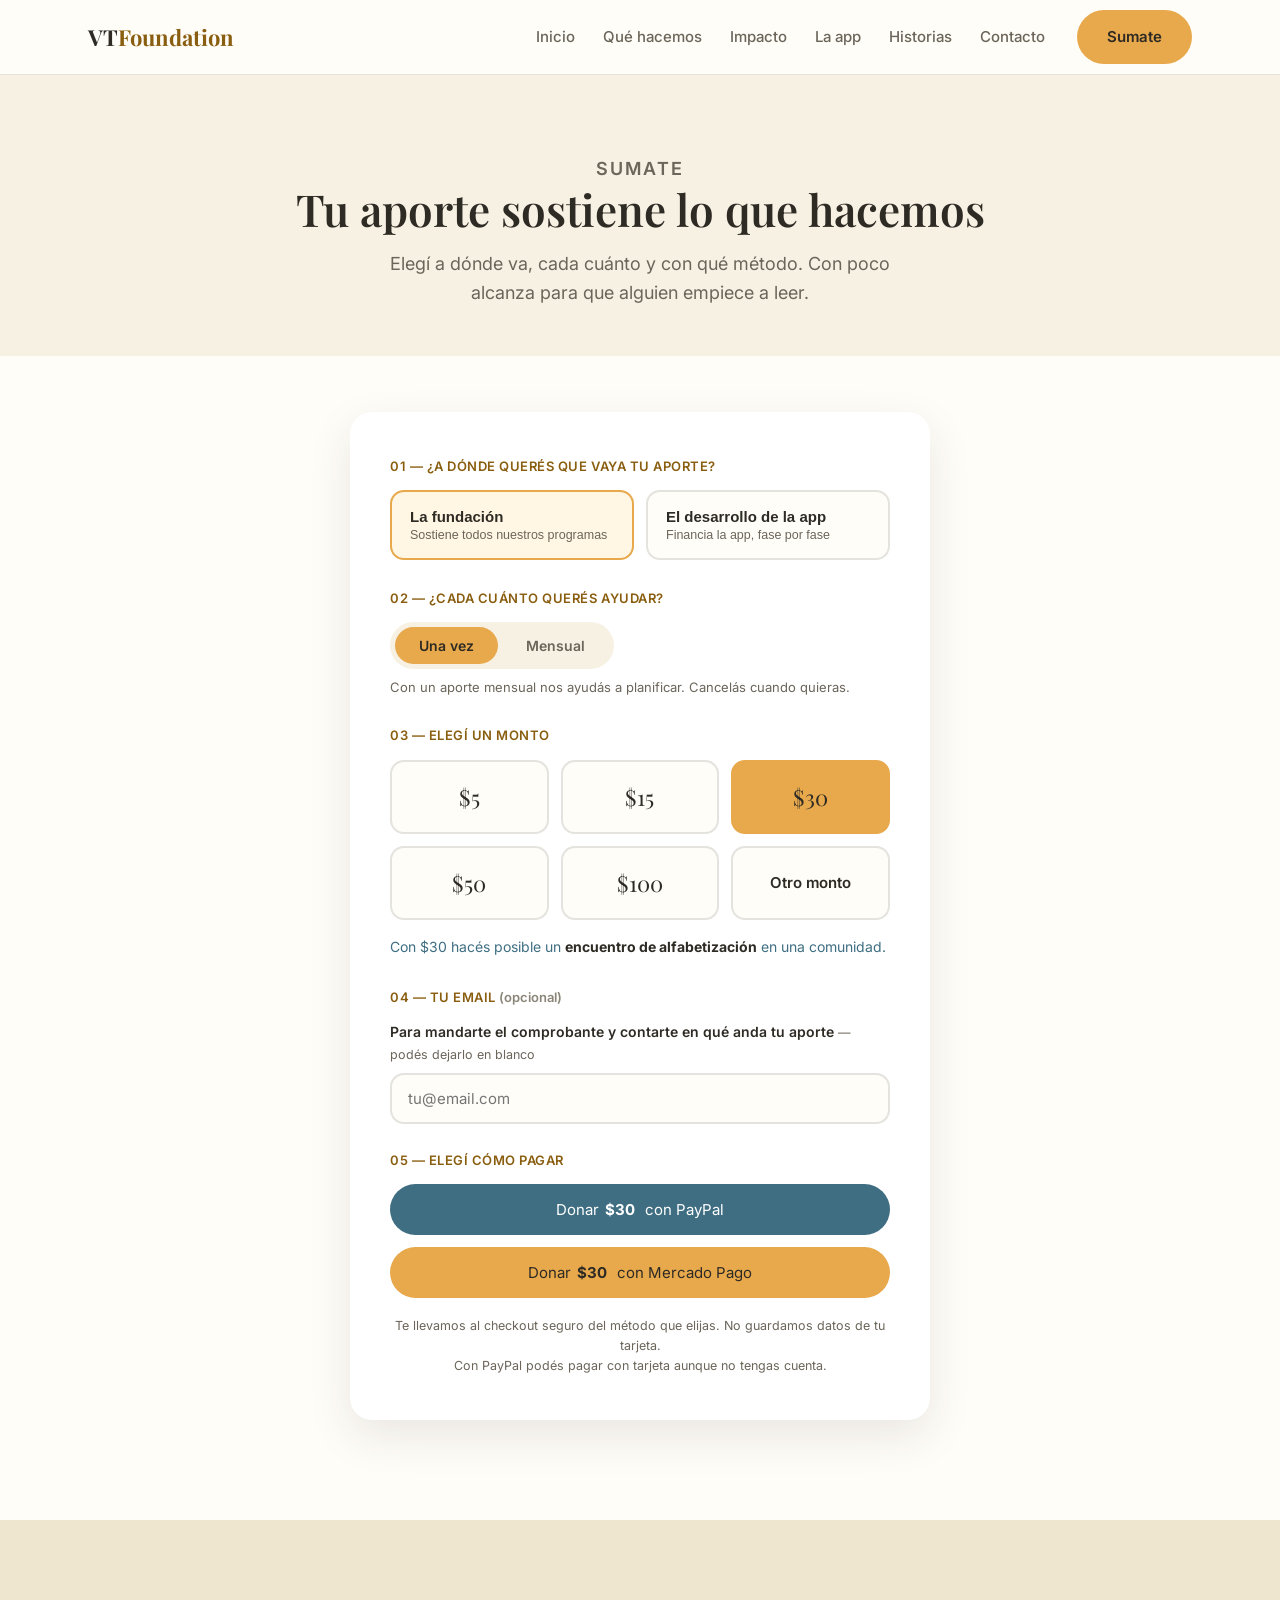
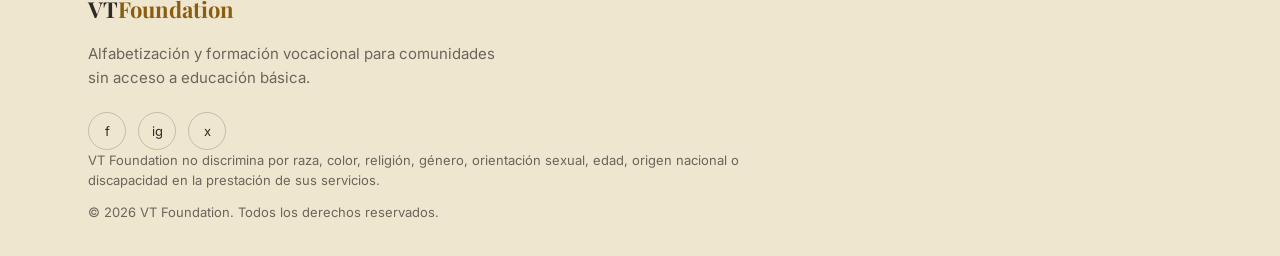
==== donar.html @ 9e208f66 "commito disenio" ====
<!DOCTYPE html>
<html lang="es">
<head>
<meta charset="UTF-8">
<meta name="viewport" content="width=device-width, initial-scale=1.0">
<title>Donar — VT Foundation</title>
<link rel="preconnect" href="https://fonts.googleapis.com">
<link rel="preconnect" href="https://fonts.gstatic.com" crossorigin>
<link href="https://fonts.googleapis.com/css2?family=Playfair+Display:ital,wght@0,500;0,600;0,700;1,500;1,600&family=Inter:wght@400;500;600;700&display=swap" rel="stylesheet">
<link rel="stylesheet" href="style.css">
</head>
<body>

<header class="site-header">
  <div class="wrap header-inner">
    <a href="index.html" class="logo">VT<span>Foundation</span></a>
    <nav class="main-nav">
      <a href="index.html#inicio">Inicio</a>
      <a href="index.html#que-hacemos">Qué hacemos</a>
      <a href="index.html#impacto">Impacto</a>
      <a href="index.html#app">La app</a>
      <a href="index.html#historias">Historias</a>
      <a href="index.html#contacto">Contacto</a>
    </nav>
    <a href="donar.html" class="btn btn-donate">Sumate</a>
    <button class="nav-toggle" aria-label="Abrir menú">☰</button>
  </div>
</header>

<main>

  <section class="donate-hero">
    <div class="wrap">
      <p class="eyebrow">sumate</p>
      <h1>Tu aporte sostiene lo que hacemos</h1>
      <p>Elegí a dónde va, cada cuánto y con qué método. Con poco alcanza para que alguien empiece a leer.</p>
    </div>
  </section>

  <section class="donate-section">
    <div class="wrap">
      <form class="donate-card" id="donate-form" data-reveal novalidate>

        <span class="donate-step">01 — ¿a dónde querés que vaya tu aporte?</span>
        <div class="dest-toggle" role="group" aria-label="Destino de la donación">
          <button type="button" class="dest-btn" data-dest="general" aria-pressed="true">
            <span class="dest-title">La fundación</span>
            <span class="dest-desc">Sostiene todos nuestros programas</span>
          </button>
          <button type="button" class="dest-btn" data-dest="app" aria-pressed="false">
            <span class="dest-title">El desarrollo de la app</span>
            <span class="dest-desc">Financia la app, fase por fase</span>
          </button>
        </div>

        <span class="donate-step">02 — ¿cada cuánto querés ayudar?</span>
        <div class="freq-toggle" role="group" aria-label="Frecuencia de la donación">
          <button type="button" class="freq-btn" data-freq="once" aria-pressed="true">Una vez</button>
          <button type="button" class="freq-btn" data-freq="monthly" aria-pressed="false">Mensual</button>
        </div>
        <p class="freq-hint">Con un aporte mensual nos ayudás a planificar. Cancelás cuando quieras.</p>

        <span class="donate-step">03 — elegí un monto</span>
        <div class="amount-grid" id="amount-grid">
          <button type="button" class="amount-btn" data-amount="5">$5</button>
          <button type="button" class="amount-btn" data-amount="15">$15</button>
          <button type="button" class="amount-btn selected" data-amount="30">$30</button>
          <button type="button" class="amount-btn" data-amount="50">$50</button>
          <button type="button" class="amount-btn" data-amount="100">$100</button>
          <button type="button" class="amount-btn other" data-amount="other">Otro monto</button>
        </div>

        <div id="custom-amount-wrap">
          <input type="number" id="custom-amount" min="1" step="1" inputmode="decimal" placeholder="Escribí el monto" aria-label="Otro monto en dólares">
        </div>

        <p class="impact-line" id="impact-line"></p>

        <span class="donate-step">04 — tu email <span style="text-transform:none;letter-spacing:0;color:#8a8578;">(opcional)</span></span>
        <div class="field">
          <label for="donor-email">Para mandarte el comprobante y contarte en qué anda tu aporte <span class="optional">— podés dejarlo en blanco</span></label>
          <input type="email" id="donor-email" name="email" placeholder="tu@email.com" autocomplete="email">
        </div>

        <span class="donate-step">05 — elegí cómo pagar</span>
        <div class="pay-methods">
          <button type="button" class="pay-btn pay-paypal" data-method="paypal">
            Donar <span class="pay-amt">$30</span>&nbsp;con PayPal
          </button>
          <button type="button" class="pay-btn pay-mp" data-method="mercadopago">
            Donar <span class="pay-amt">$30</span>&nbsp;con Mercado Pago
          </button>
        </div>

        <p class="donate-note">
          Te llevamos al checkout seguro del método que elijas. No guardamos datos de tu tarjeta.<br>
          Con PayPal podés pagar con tarjeta aunque no tengas cuenta.
        </p>

      </form>
    </div>
  </section>

</main>

<footer class="site-footer">
  <div class="wrap footer-inner">
    <div class="footer-brand">
      <span class="logo">VT<span>Foundation</span></span>
      <p>Alfabetización y formación vocacional para comunidades sin acceso a educación básica.</p>
      <div class="social-row">
        <a href="#" aria-label="Facebook">f</a>
        <a href="#" aria-label="Instagram">ig</a>
        <a href="#" aria-label="X">x</a>
      </div>
    </div>
    <p class="legal">VT Foundation no discrimina por raza, color, religión, género, orientación sexual, edad, origen nacional o discapacidad en la prestación de sus servicios.</p>
    <p class="copyright">© 2026 VT Foundation. Todos los derechos reservados.</p>
  </div>
</footer>

<script src="script.js"></script>
<script src="reveal.js"></script>
<script src="impact.js"></script>
<script src="donate.js"></script>
</body>
</html>
---- style.css ----
:root{
  /* Paleta "Amanecer" */
  --bg:#FFFDF8;          /* blanco cálido / marfil */
  --bg-2:#F7F1E3;        /* beige suave */
  --footer:#EFE6D0;      /* beige un poco más profundo (sigue siendo claro) */
  --gold:#E8A94C;        /* acento principal */
  --gold-deep:#8A5E10;   /* dorado oscurecido, AA para texto pequeño sobre claro */
  --blue:#5B8FA3;        /* acento secundario */
  --blue-deep:#3F6E82;   /* celeste oscurecido, AA para texto/botones */
  --text:#2E2A24;        /* marrón oscuro cálido */
  --text-2:#6B655A;      /* texto secundario */
  --line:rgba(46,42,36,0.12);
  --shadow-sm:0 10px 30px rgba(46,42,36,0.06);
  --shadow-md:0 16px 44px rgba(46,42,36,0.10);
  --shadow-lg:0 24px 60px rgba(46,42,36,0.15);

  --serif:"Playfair Display", Georgia, serif;
  --sans:"Inter", system-ui, sans-serif;
}

*{box-sizing:border-box; margin:0; padding:0;}

html{scroll-behavior:smooth;}

body{
  background:var(--bg);
  color:var(--text);
  font-family:var(--sans);
  font-size:16px;
  line-height:1.55;
  -webkit-font-smoothing:antialiased;
}

.wrap{
  max-width:1160px;
  margin:0 auto;
  padding:0 28px;
}

a{color:inherit; text-decoration:none;}

h1,h2,h3,h4{
  font-family:var(--serif);
  color:var(--text);
  line-height:1.15;
  font-weight:600;
}

img{max-width:100%;}

.eyebrow{
  font-family:var(--sans);
  font-size:13px;
  font-weight:600;
  letter-spacing:0.12em;
  text-transform:uppercase;
  color:var(--gold-deep);
  margin-bottom:16px;
}

/* -------- BOTONES -------- */
.btn{
  display:inline-block;
  font-family:var(--sans);
  font-weight:600;
  font-size:15px;
  padding:13px 28px;
  border-radius:999px;
  border:2px solid transparent;
  cursor:pointer;
  transition:transform .2s ease, background .2s ease, color .2s ease, box-shadow .2s ease;
}
.btn-primary{
  background:var(--gold);
  color:var(--text);
  box-shadow:0 8px 22px rgba(232,169,76,0.35);
}
.btn-primary:hover{background:#dc9a3a; transform:translateY(-2px);}
.btn-ghost{
  background:transparent;
  border-color:var(--blue);
  color:var(--blue-deep);
}
.btn-ghost:hover{background:var(--blue); color:#fff; border-color:var(--blue);}
.btn-donate{background:var(--gold); color:var(--text);}
.btn-donate:hover{background:#dc9a3a;}
.btn-lg{font-size:16px; padding:16px 36px;}

/* -------- HEADER -------- */
.site-header{
  position:sticky; top:0; z-index:50;
  background:rgba(255,253,248,0.88);
  backdrop-filter:blur(10px);
  border-bottom:1px solid var(--line);
}
.header-inner{
  display:flex; align-items:center; gap:32px;
  height:74px;
}
.logo{
  font-family:var(--serif);
  font-weight:700;
  font-size:22px;
  color:var(--text);
  white-space:nowrap;
}
.logo span{color:var(--gold-deep);}
.main-nav{
  display:flex; gap:28px;
  margin-left:auto;
  font-size:15px;
  font-weight:500;
}
.main-nav a{color:var(--text-2); padding:4px 0;}
.main-nav a:hover{color:var(--gold-deep);}
.nav-toggle{
  display:none;
  background:none; border:none;
  font-size:22px; color:var(--text);
  cursor:pointer;
}

/* -------- SECCIONES -------- */
.section{padding:110px 0;}
.section.alt{background:var(--bg-2);}
.section h2{
  font-size:38px;
  margin-bottom:14px;
}
.section-head{max-width:700px; margin-bottom:56px;}
.section-head.center{margin-left:auto; margin-right:auto; text-align:center;}
.section-affirm{
  font-family:var(--serif);
  font-style:italic;
  font-size:22px;
  line-height:1.4;
  color:var(--gold-deep);
}
.section-lead{
  font-size:17px;
  color:var(--text-2);
  line-height:1.65;
  margin-top:16px;
}

/* -------- HERO -------- */
.hero{background:var(--bg);}
.hero-inner{
  display:grid;
  grid-template-columns:1.05fr 0.95fr;
  gap:64px;
  align-items:center;
  padding:88px 0 96px;
}
.hero h1{
  font-size:54px;
  line-height:1.08;
  margin-bottom:24px;
}
.hero h1 .accent{color:var(--gold-deep);}
.hero-sub{
  font-size:18px;
  color:var(--text-2);
  line-height:1.65;
  max-width:520px;
  margin-bottom:34px;
}
.hero-actions{display:flex; gap:16px; flex-wrap:wrap;}
.hero-media img{
  width:100%;
  border-radius:28px;
  box-shadow:var(--shadow-lg);
  aspect-ratio:4/5;
  object-fit:cover;
  display:block;
}

/* -------- 4 PILARES -------- */
.card-grid{
  display:grid;
  grid-template-columns:repeat(4,1fr);
  gap:26px;
}
.card{
  background:#fff;
  border:1px solid rgba(46,42,36,0.05);
  border-radius:20px;
  padding:34px 28px;
  box-shadow:var(--shadow-sm);
  display:flex;
  flex-direction:column;
  transition:transform .2s ease, box-shadow .2s ease;
}
.card:hover{transform:translateY(-4px); box-shadow:var(--shadow-md);}
.card-icon{color:var(--blue); margin-bottom:22px; line-height:0;}
.card-icon svg{
  width:38px; height:38px;
  fill:none;
  stroke:currentColor;
  stroke-width:1.5;
  stroke-linecap:round;
  stroke-linejoin:round;
}
.card h3{font-size:21px; margin-bottom:10px;}
.card p{
  font-size:15px;
  color:var(--text-2);
  line-height:1.6;
  flex-grow:1;
  margin-bottom:18px;
}
.read-more{
  font-family:var(--sans);
  font-size:14px;
  font-weight:600;
  color:var(--gold-deep);
}
.read-more:hover{color:var(--text);}

/* -------- IMPACTO -------- */
.stats-grid{
  display:grid;
  grid-template-columns:repeat(4,1fr);
  gap:32px;
}
.stat{text-align:center;}
.stat-num{
  display:block;
  font-family:var(--serif);
  font-size:56px;
  font-weight:600;
  line-height:1;
  color:var(--gold-deep);
  font-variant-numeric:tabular-nums;
  margin-bottom:12px;
}
.stat-label{
  display:block;
  font-size:15px;
  color:var(--text-2);
  max-width:20ch;
  margin:0 auto;
}

/* -------- APP EN DESARROLLO -------- */
.app-panel{
  background:#fff;
  border-radius:26px;
  padding:52px 46px;
  box-shadow:var(--shadow-md);
  margin-top:8px;
}
.app-panel .roadmap{margin:8px 0 0;}
.app-panel .reach{margin-top:52px;}

/* timeline */
.roadmap{
  position:relative;
  display:grid;
  grid-template-columns:repeat(4,1fr);
  gap:22px;
}
.roadmap::before{
  content:"";
  position:absolute;
  top:24px;
  left:12.5%; right:12.5%;
  height:2px;
  background:var(--line);
  z-index:0;
}
.phase{position:relative; z-index:1; text-align:center;}
.node{
  position:relative;
  width:48px; height:48px;
  margin:0 auto 18px;
  background:#fff;      /* enmascara la línea (fondo del panel) */
  border-radius:50%;
}
.node-ring{width:48px; height:48px; transform:rotate(-90deg);}
.node-track{fill:none; stroke:var(--line); stroke-width:3;}
.node-ring-progress{
  fill:none;
  stroke:var(--blue);
  stroke-width:3;
  stroke-linecap:round;
  transition:stroke-dashoffset 1.8s ease-out;
}
.phase.active .node-ring-progress{stroke:var(--gold);}
.node-num{
  position:absolute; inset:0;
  display:flex; align-items:center; justify-content:center;
  font-family:var(--sans);
  font-weight:600;
  font-size:14px;
  color:var(--text);
}
.phase.active .node::before{
  content:"";
  position:absolute; inset:-5px;
  border-radius:50%;
  border:2px solid var(--gold);
  opacity:0;
  animation:node-pulse 2.4s ease-out infinite;
}
@keyframes node-pulse{
  0%   {transform:scale(0.9); opacity:0.55;}
  70%  {transform:scale(1.22); opacity:0;}
  100% {transform:scale(1.22); opacity:0;}
}
.phase-kicker{
  display:block;
  font-family:var(--sans);
  font-size:12px;
  font-weight:600;
  letter-spacing:0.06em;
  text-transform:uppercase;
  color:var(--gold-deep);
  margin-bottom:8px;
}
.phase h3{font-size:19px; margin-bottom:8px;}
.phase-body p{
  font-size:14px;
  color:var(--text-2);
  line-height:1.55;
  margin:0 auto;
  max-width:22ch;
}

/* gráfico de alcance */
.reach{max-width:760px; margin:0 auto;}
.reach-label{
  font-family:var(--sans);
  font-size:13px;
  font-weight:600;
  letter-spacing:0.04em;
  text-transform:uppercase;
  color:var(--gold-deep);
  margin-bottom:16px;
}
.reach-chart-wrap{overflow-x:auto;}
.reach-chart{width:100%; height:auto; display:block; min-width:420px;}
.chart-grid{stroke:var(--line); stroke-width:1;}
.chart-axis{stroke:var(--line); stroke-width:1.5;}
.chart-area{fill:var(--gold); opacity:0; transition:opacity 1.8s ease-out;}
.reach-chart.drawn .chart-area{opacity:1;}
.chart-line{
  fill:none;
  stroke:var(--gold);
  stroke-width:2.5;
  stroke-linecap:round;
  stroke-linejoin:round;
  transition:stroke-dashoffset 1.8s ease-out;
}
.chart-dot{fill:var(--gold); opacity:0; transition:opacity .7s ease-out .5s;}
.reach-chart.drawn .chart-dot{opacity:1;}
.chart-val{
  font-family:var(--sans);
  font-weight:600;
  font-size:12px;
  fill:var(--text);
  opacity:0;
  transition:opacity .7s ease-out .7s;
}
.reach-chart.drawn .chart-val{opacity:1;}
.chart-xlabel{font-family:var(--sans); font-size:12px; fill:var(--text-2);}
.reach-human{font-size:15px; color:var(--text-2); margin-top:18px; text-align:center;}

.app-urgency{
  max-width:640px;
  margin:44px auto 0;
  font-family:var(--serif);
  font-style:italic;
  font-size:22px;
  line-height:1.5;
  color:var(--text);
  text-align:center;
}
.app-cta{text-align:center; margin-top:36px;}

/* -------- HISTORIAS / TESTIMONIOS -------- */
.story-featured{
  display:grid;
  grid-template-columns:0.85fr 1.15fr;
  gap:52px;
  align-items:center;
  margin-bottom:56px;
}
.story-photo img{
  width:100%;
  border-radius:24px;
  box-shadow:var(--shadow-md);
  aspect-ratio:4/5;
  object-fit:cover;
  display:block;
}
.story-quote blockquote{
  font-family:var(--serif);
  font-style:italic;
  font-size:30px;
  line-height:1.38;
  color:var(--text);
  margin-bottom:24px;
}
.story-quote blockquote::before{content:"“";}
.story-quote blockquote::after{content:"”";}
.story-quote figcaption{display:flex; flex-direction:column; gap:3px;}
.story-name{font-weight:600; font-size:17px; color:var(--text);}
.story-place{font-size:14px; color:var(--gold-deep);}

.stories-grid{display:grid; grid-template-columns:1fr 1fr; gap:26px;}
.story{
  background:#fff;
  border-radius:20px;
  padding:30px 30px;
  box-shadow:var(--shadow-sm);
  display:flex;
  flex-direction:column;
  gap:18px;
}
.story blockquote{
  font-family:var(--serif);
  font-style:italic;
  font-size:19px;
  line-height:1.5;
  color:var(--text);
}
.story blockquote::before{content:"“";}
.story blockquote::after{content:"”";}
.story figcaption{
  display:flex; align-items:center; gap:12px;
  border-top:1px solid var(--line);
  padding-top:16px;
}
.story-avatar{
  width:44px; height:44px;
  border-radius:50%;
  object-fit:cover;
  flex-shrink:0;
}

/* -------- DONACIÓN (invitación en home) -------- */
.donate-invite{
  background:linear-gradient(165deg, #FFF6E4 0%, var(--bg-2) 100%);
}
.donate-choices{
  display:flex; gap:16px;
  justify-content:center;
  flex-wrap:wrap;
}

/* -------- FOOTER (claro) -------- */
.site-footer{
  background:var(--footer);
  color:var(--text);
  padding:72px 0 34px;
}
.footer-grid{
  display:grid;
  grid-template-columns:2fr 1fr 1fr;
  gap:44px;
}
.footer-brand .logo{color:var(--text);}
.footer-brand .logo span{color:var(--gold-deep);}
.footer-brand p{
  max-width:420px;
  margin:16px 0 22px;
  font-size:15px;
  color:var(--text-2);
  line-height:1.6;
}
.footer-col h4{
  font-family:var(--sans);
  font-size:13px;
  font-weight:600;
  letter-spacing:0.06em;
  text-transform:uppercase;
  color:var(--text);
  margin-bottom:16px;
}
.footer-col ul{list-style:none;}
.footer-col li{font-size:15px; color:var(--text-2); padding:5px 0;}
.footer-col a{color:var(--text-2);}
.footer-col a:hover{color:var(--gold-deep);}
.social-row{display:flex; gap:12px;}
.social-row a{
  width:38px; height:38px;
  border:1px solid rgba(46,42,36,0.22);
  border-radius:50%;
  display:flex; align-items:center; justify-content:center;
  font-size:13px;
  color:var(--text);
}
.social-row a:hover{background:var(--gold); border-color:var(--gold); color:var(--text);}
.footer-bottom{
  margin-top:48px;
  padding-top:26px;
  border-top:1px solid var(--line);
}
.legal{font-size:13px; color:var(--text-2); max-width:660px; margin:0 0 12px; line-height:1.55;}
.copyright{font-size:13px; color:var(--text-2);}

/* ============ PÁGINA DE DONACIÓN ============ */
.donate-hero{
  background:var(--bg-2);
  padding:80px 0 48px;
  text-align:center;
}
.donate-hero h1{font-size:44px; margin-bottom:16px;}
.donate-hero p{font-size:18px; color:var(--text-2); max-width:520px; margin:0 auto; line-height:1.6;}

.donate-section{background:var(--bg); padding:56px 0 100px;}
.donate-card{
  max-width:580px;
  margin:0 auto;
  background:#fff;
  border-radius:22px;
  padding:44px 40px;
  box-shadow:var(--shadow-md);
}
.donate-step{
  display:block;
  font-family:var(--sans);
  font-size:13px;
  font-weight:600;
  letter-spacing:0.04em;
  text-transform:uppercase;
  color:var(--gold-deep);
  margin-bottom:14px;
}

/* destino */
.dest-toggle{display:grid; grid-template-columns:1fr 1fr; gap:12px; margin-bottom:28px;}
.dest-btn{
  text-align:left;
  background:var(--bg);
  border:2px solid var(--line);
  border-radius:14px;
  padding:16px 18px;
  cursor:pointer;
  transition:border-color .15s ease, background .15s ease;
}
.dest-btn:hover{border-color:var(--blue);}
.dest-btn[aria-pressed="true"]{border-color:var(--gold); background:#FFF6E4;}
.dest-title{display:block; font-weight:600; font-size:15px; color:var(--text); margin-bottom:3px;}
.dest-desc{display:block; font-size:12.5px; color:var(--text-2);}

/* frecuencia */
.freq-toggle{
  display:inline-flex;
  background:var(--bg-2);
  border-radius:999px;
  padding:5px;
  gap:4px;
  margin-bottom:8px;
}
.freq-btn{
  border:none;
  background:transparent;
  font-family:var(--sans);
  font-weight:600;
  font-size:14px;
  color:var(--text-2);
  padding:10px 24px;
  border-radius:999px;
  cursor:pointer;
  transition:background .15s ease, color .15s ease;
}
.freq-btn[aria-pressed="true"]{background:var(--gold); color:var(--text);}
.freq-hint{font-size:13px; color:var(--text-2); margin-bottom:28px;}

/* montos */
.amount-grid{display:grid; grid-template-columns:repeat(3,1fr); gap:12px; margin-bottom:16px;}
.amount-btn{
  font-family:var(--serif);
  font-size:22px;
  color:var(--text);
  background:var(--bg);
  border:2px solid var(--line);
  border-radius:14px;
  padding:20px 8px;
  cursor:pointer;
  transition:all .15s ease;
}
.amount-btn:hover{border-color:var(--blue);}
.amount-btn.selected{background:var(--gold); border-color:var(--gold); color:var(--text);}
.amount-btn.other{font-family:var(--sans); font-size:15px; font-weight:600;}

#custom-amount-wrap{display:none; position:relative; margin-bottom:16px;}
#custom-amount-wrap.show{display:block;}
#custom-amount-wrap::before{
  content:"$";
  position:absolute; left:18px; top:50%;
  transform:translateY(-50%);
  color:var(--text-2);
}
#custom-amount{
  width:100%;
  font-family:var(--serif);
  font-size:20px;
  padding:15px 16px 15px 32px;
  border:2px solid var(--line);
  border-radius:14px;
  background:var(--bg);
  color:var(--text);
}
#custom-amount:focus{outline:none; border-color:var(--gold);}

.impact-line{min-height:20px; font-size:14px; color:var(--blue-deep); margin-bottom:30px;}
.impact-line strong{color:var(--text);}

/* email */
.field{margin-bottom:26px;}
.field label{display:block; font-size:14px; font-weight:600; color:var(--text); margin-bottom:8px;}
.field .optional{font-weight:400; color:var(--text-2); font-size:12.5px;}
.field input[type="email"]{
  width:100%;
  font-family:var(--sans);
  font-size:15px;
  padding:14px 16px;
  border:2px solid var(--line);
  border-radius:14px;
  background:var(--bg);
  color:var(--text);
}
.field input[type="email"]:focus{outline:none; border-color:var(--gold);}

/* métodos de pago */
.pay-methods{display:grid; gap:12px;}
.pay-btn{
  display:flex; align-items:center; justify-content:center;
  gap:6px;
  width:100%;
  padding:16px;
  border:none;
  border-radius:999px;
  font-family:var(--sans);
  font-size:15px;
  cursor:pointer;
  transition:transform .2s ease, filter .2s ease;
}
.pay-btn:hover{transform:translateY(-2px);}
.pay-btn .pay-amt{font-weight:700;}
.pay-paypal{background:var(--blue-deep); color:#fff;}   /* 5.6:1 */
.pay-mp{background:var(--gold); color:var(--text);}      /* 8:1 */
.pay-btn:disabled{opacity:.5; cursor:not-allowed;}
.donate-note{font-size:12.5px; color:var(--text-2); text-align:center; margin-top:18px; line-height:1.6;}

/* ============ PÁGINA DE GRACIAS ============ */
.thanks-section{min-height:60vh; display:flex; align-items:center; padding:90px 0;}
.thanks-card{max-width:600px; margin:0 auto; text-align:center;}
.thanks-check{
  width:76px; height:76px;
  border-radius:50%;
  background:var(--gold);
  color:var(--text);
  display:flex; align-items:center; justify-content:center;
  font-size:38px;
  margin:0 auto 30px;
}
.thanks-card h1{font-size:42px; margin-bottom:18px;}
.thanks-impact{font-size:20px; color:var(--text-2); max-width:460px; margin:0 auto 14px; line-height:1.5;}
.thanks-impact strong{color:var(--text);}
.thanks-amount{color:var(--gold-deep); font-size:15px; font-weight:600; margin-bottom:36px;}
.thanks-actions{display:flex; gap:14px; justify-content:center; flex-wrap:wrap;}

/* ============ ANIMACIONES DE SCROLL (técnica única) ============ */
[data-reveal]{
  opacity:0;
  transform:translateY(20px);
  transition:opacity .5s ease-out, transform .5s ease-out;
  will-change:opacity, transform;
}
[data-reveal].is-visible{opacity:1; transform:none;}
@media (prefers-reduced-motion: reduce){
  [data-reveal]{opacity:1 !important; transform:none !important;}
  .phase.active .node::before{animation:none;}
}

/* Foco visible por teclado */
.dest-btn:focus-visible,
.freq-btn:focus-visible,
.amount-btn:focus-visible,
.pay-btn:focus-visible,
.btn:focus-visible,
.main-nav a:focus-visible,
.read-more:focus-visible,
.story-quote a:focus-visible,
#custom-amount:focus-visible,
.field input:focus-visible{
  outline:3px solid var(--blue-deep);
  outline-offset:2px;
  border-radius:4px;
}

/* ============ RESPONSIVE ============ */
@media (max-width:960px){
  .hero-inner{grid-template-columns:1fr; gap:40px; padding:64px 0 72px;}
  .hero-media{order:-1;}
  .hero-media img{aspect-ratio:16/10; max-height:420px;}
  .hero h1{font-size:44px;}
  .card-grid{grid-template-columns:repeat(2,1fr);}
  .stats-grid{grid-template-columns:repeat(2,1fr); gap:40px 24px;}
  .footer-grid{grid-template-columns:1fr 1fr;}
  .story-featured{grid-template-columns:1fr; gap:28px;}
  .story-photo img{aspect-ratio:16/10; max-height:360px;}
  .story-quote blockquote{font-size:25px;}
}

@media (max-width:640px){
  .section{padding:80px 0;}
  .main-nav{
    position:absolute; top:74px; left:0; right:0;
    background:var(--bg);
    flex-direction:column;
    padding:16px 28px;
    border-bottom:1px solid var(--line);
    display:none;
  }
  .main-nav.open{display:flex;}
  .nav-toggle{display:block; margin-left:auto;}
  .btn-donate{display:none;}
  .hero h1{font-size:36px;}
  .section h2{font-size:30px;}
  .card-grid{grid-template-columns:1fr;}
  .stats-grid{grid-template-columns:1fr 1fr;}
  .stories-grid{grid-template-columns:1fr;}
  .footer-grid{grid-template-columns:1fr; gap:32px;}
  .app-panel{padding:30px 22px;}
  .story-quote blockquote{font-size:22px;}
}

@media (max-width:760px){
  .roadmap{grid-template-columns:1fr; gap:0;}
  .roadmap::before{top:0; bottom:0; left:23px; right:auto; width:2px; height:auto;}
  .phase{display:grid; grid-template-columns:48px 1fr; gap:16px; padding-bottom:30px; text-align:left;}
  .node{margin:0;}
  .phase-body p{margin:0; max-width:none;}
}

@media (max-width:480px){
  .dest-toggle{grid-template-columns:1fr;}
  .amount-grid{grid-template-columns:repeat(2,1fr);}
}
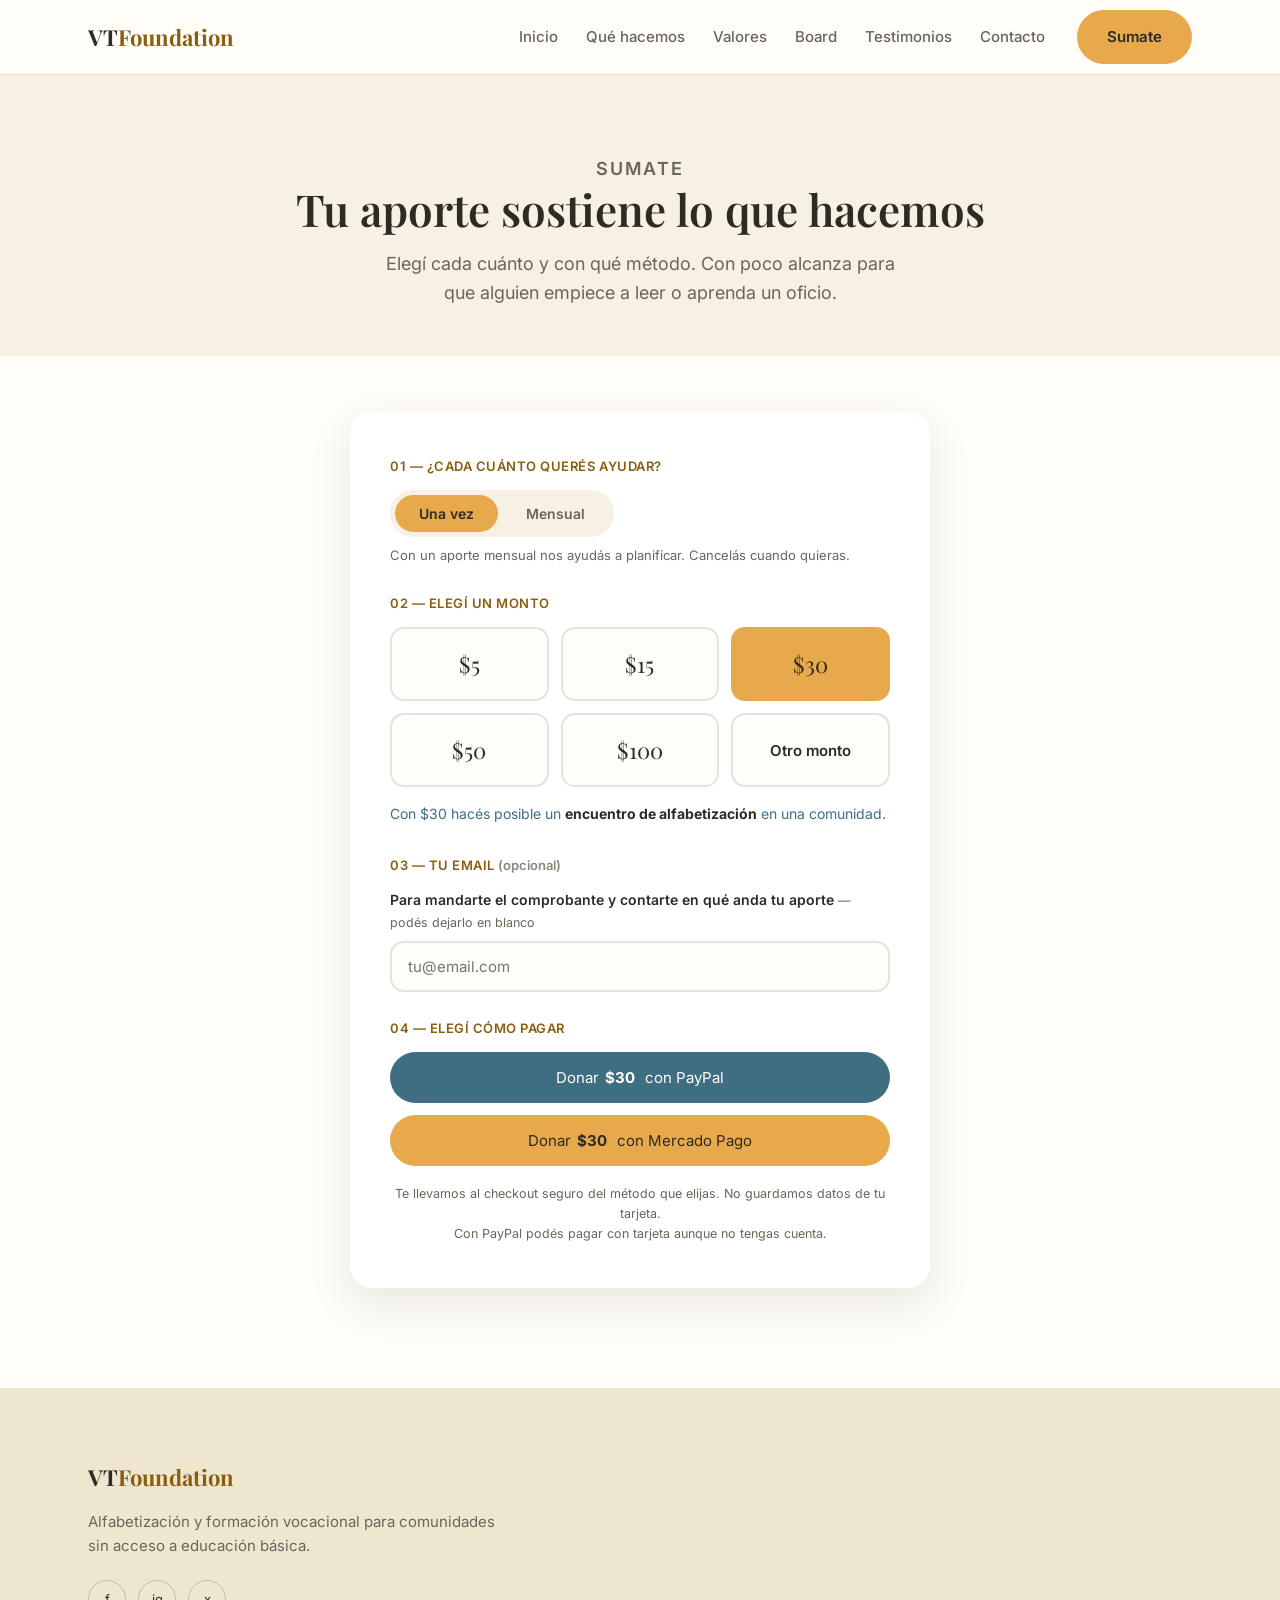
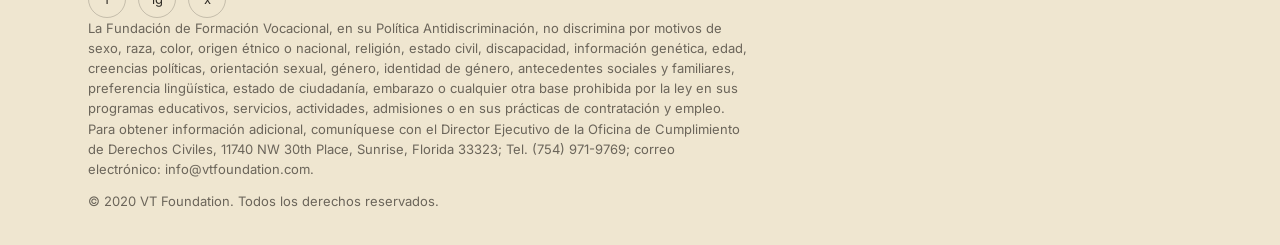
==== commit 4cc78183: "cambio de interfaz" ====
--- a/donar.html
+++ b/donar.html
@@ -17,9 +17,9 @@
     <nav class="main-nav">
       <a href="index.html#inicio">Inicio</a>
       <a href="index.html#que-hacemos">Qué hacemos</a>
-      <a href="index.html#impacto">Impacto</a>
-      <a href="index.html#app">La app</a>
-      <a href="index.html#historias">Historias</a>
+      <a href="index.html#valores">Valores</a>
+      <a href="index.html#board">Board</a>
+      <a href="index.html#testimonios">Testimonios</a>
       <a href="index.html#contacto">Contacto</a>
     </nav>
     <a href="donar.html" class="btn btn-donate">Sumate</a>
@@ -33,7 +33,7 @@
     <div class="wrap">
       <p class="eyebrow">sumate</p>
       <h1>Tu aporte sostiene lo que hacemos</h1>
-      <p>Elegí a dónde va, cada cuánto y con qué método. Con poco alcanza para que alguien empiece a leer.</p>
+      <p>Elegí cada cuánto y con qué método. Con poco alcanza para que alguien empiece a leer o aprenda un oficio.</p>
     </div>
   </section>
 
@@ -41,26 +41,14 @@
     <div class="wrap">
       <form class="donate-card" id="donate-form" data-reveal novalidate>
 
-        <span class="donate-step">01 — ¿a dónde querés que vaya tu aporte?</span>
-        <div class="dest-toggle" role="group" aria-label="Destino de la donación">
-          <button type="button" class="dest-btn" data-dest="general" aria-pressed="true">
-            <span class="dest-title">La fundación</span>
-            <span class="dest-desc">Sostiene todos nuestros programas</span>
-          </button>
-          <button type="button" class="dest-btn" data-dest="app" aria-pressed="false">
-            <span class="dest-title">El desarrollo de la app</span>
-            <span class="dest-desc">Financia la app, fase por fase</span>
-          </button>
-        </div>
-
-        <span class="donate-step">02 — ¿cada cuánto querés ayudar?</span>
+        <span class="donate-step">01 — ¿cada cuánto querés ayudar?</span>
         <div class="freq-toggle" role="group" aria-label="Frecuencia de la donación">
           <button type="button" class="freq-btn" data-freq="once" aria-pressed="true">Una vez</button>
           <button type="button" class="freq-btn" data-freq="monthly" aria-pressed="false">Mensual</button>
         </div>
         <p class="freq-hint">Con un aporte mensual nos ayudás a planificar. Cancelás cuando quieras.</p>
 
-        <span class="donate-step">03 — elegí un monto</span>
+        <span class="donate-step">02 — elegí un monto</span>
         <div class="amount-grid" id="amount-grid">
           <button type="button" class="amount-btn" data-amount="5">$5</button>
           <button type="button" class="amount-btn" data-amount="15">$15</button>
@@ -76,13 +64,13 @@
 
         <p class="impact-line" id="impact-line"></p>
 
-        <span class="donate-step">04 — tu email <span style="text-transform:none;letter-spacing:0;color:#8a8578;">(opcional)</span></span>
+        <span class="donate-step">03 — tu email <span style="text-transform:none;letter-spacing:0;color:#8a8578;">(opcional)</span></span>
         <div class="field">
           <label for="donor-email">Para mandarte el comprobante y contarte en qué anda tu aporte <span class="optional">— podés dejarlo en blanco</span></label>
           <input type="email" id="donor-email" name="email" placeholder="tu@email.com" autocomplete="email">
         </div>
 
-        <span class="donate-step">05 — elegí cómo pagar</span>
+        <span class="donate-step">04 — elegí cómo pagar</span>
         <div class="pay-methods">
           <button type="button" class="pay-btn pay-paypal" data-method="paypal">
             Donar <span class="pay-amt">$30</span>&nbsp;con PayPal
@@ -114,8 +102,8 @@
         <a href="#" aria-label="X">x</a>
       </div>
     </div>
-    <p class="legal">VT Foundation no discrimina por raza, color, religión, género, orientación sexual, edad, origen nacional o discapacidad en la prestación de sus servicios.</p>
-    <p class="copyright">© 2026 VT Foundation. Todos los derechos reservados.</p>
+    <p class="legal">La Fundación de Formación Vocacional, en su Política Antidiscriminación, no discrimina por motivos de sexo, raza, color, origen étnico o nacional, religión, estado civil, discapacidad, información genética, edad, creencias políticas, orientación sexual, género, identidad de género, antecedentes sociales y familiares, preferencia lingüística, estado de ciudadanía, embarazo o cualquier otra base prohibida por la ley en sus programas educativos, servicios, actividades, admisiones o en sus prácticas de contratación y empleo. Para obtener información adicional, comuníquese con el Director Ejecutivo de la Oficina de Cumplimiento de Derechos Civiles, 11740 NW 30th Place, Sunrise, Florida 33323; Tel. (754) 971-9769; correo electrónico: info@vtfoundation.com.</p>
+    <p class="copyright">© 2020 VT Foundation. Todos los derechos reservados.</p>
   </div>
 </footer>
 
--- a/style.css
+++ b/style.css
@@ -218,6 +218,23 @@
 .read-more:hover{color:var(--text);}
 
 /* -------- IMPACTO -------- */
+.impact-media{margin-bottom:56px;}
+.impact-media img{
+  width:100%;
+  max-height:380px;
+  object-fit:cover;
+  border-radius:24px;
+  box-shadow:var(--shadow-md);
+  display:block;
+}
+.impact-media figcaption{
+  text-align:center;
+  margin-top:16px;
+  font-family:var(--serif);
+  font-style:italic;
+  font-size:16px;
+  color:var(--text-2);
+}
 .stats-grid{
   display:grid;
   grid-template-columns:repeat(4,1fr);
@@ -437,6 +454,139 @@
   border-radius:50%;
   object-fit:cover;
   flex-shrink:0;
+}
+
+/* -------- 5 PROGRAMAS (qué hacemos) -------- */
+.programs-grid{grid-template-columns:repeat(3,1fr);}
+
+/* -------- MISIÓN -------- */
+.mission-inner{max-width:900px; margin:0 auto; text-align:center;}
+.mission-inner .eyebrow{margin-bottom:22px;}
+.mission-statement{
+  font-family:var(--serif);
+  font-size:30px;
+  line-height:1.45;
+  color:var(--text);
+}
+
+/* -------- VALORES / IDENTIDAD (sobrio, con aire) -------- */
+.values{padding:130px 0;}
+.values-inner{max-width:760px; margin:0 auto; text-align:center;}
+.values-inner h2{margin-bottom:38px;}
+.values-list{
+  list-style:none;
+  display:flex;
+  justify-content:center;
+  gap:44px;
+  flex-wrap:wrap;
+  margin:0 0 46px;
+}
+.values-list li{
+  font-family:var(--serif);
+  font-size:23px;
+  color:var(--gold-deep);
+}
+.values-message{
+  font-family:var(--serif);
+  font-style:italic;
+  font-size:24px;
+  line-height:1.55;
+  color:var(--text);
+  max-width:640px;
+  margin:0 auto;
+}
+
+/* -------- BOARD OF DIRECTORS -------- */
+.board-title{font-size:24px; margin-bottom:30px; text-align:center;}
+.board-grid{display:grid; grid-template-columns:repeat(3,1fr); gap:26px;}
+.board-member{
+  background:#fff;
+  border-radius:20px;
+  padding:34px 26px;
+  box-shadow:var(--shadow-sm);
+  text-align:center;
+}
+.board-avatar{
+  width:82px; height:82px;
+  border-radius:50%;
+  margin:0 auto 20px;
+  display:flex; align-items:center; justify-content:center;
+  background:var(--bg-2);
+  border:1px solid var(--line);
+}
+.board-avatar svg{
+  width:40px; height:40px;
+  fill:none;
+  stroke:var(--blue);
+  stroke-width:1.5;
+  stroke-linecap:round;
+  stroke-linejoin:round;
+}
+.board-member h4{font-size:18px; margin-bottom:6px;}
+.board-role{
+  display:block;
+  font-size:12px;
+  font-weight:600;
+  letter-spacing:0.06em;
+  text-transform:uppercase;
+  color:var(--gold-deep);
+  margin-bottom:12px;
+}
+.board-member p{font-size:14px; color:var(--text-2); line-height:1.6;}
+.about-note{
+  background:#fff;
+  border-radius:20px;
+  padding:34px 36px;
+  box-shadow:var(--shadow-sm);
+  text-align:center;
+  max-width:720px;
+  margin:0 auto;
+}
+.about-note h3{font-size:20px; margin-bottom:12px;}
+.about-note p{color:var(--text-2); line-height:1.7;}
+.about-note a{color:var(--gold-deep); font-weight:600;}
+.about-note a:hover{color:var(--text);}
+.about-note .eyebrow{margin-bottom:12px;}
+
+/* -------- JOIN US (newsletter) -------- */
+.join{text-align:center;}
+.join-form{
+  display:flex;
+  gap:12px;
+  max-width:540px;
+  margin:0 auto;
+}
+.join-form input[type="email"]{
+  flex:1;
+  min-width:0;
+  padding:15px 20px;
+  border:2px solid var(--line);
+  border-radius:999px;
+  background:#fff;
+  font-family:var(--sans);
+  font-size:15px;
+  color:var(--text);
+}
+.join-form input[type="email"]:focus{outline:none; border-color:var(--gold);}
+.join-form button{white-space:nowrap;}
+.join-note{margin-top:20px; font-size:14px; color:var(--text-2);}
+.join-note a{color:var(--gold-deep); font-weight:600;}
+.join-ok{
+  max-width:540px;
+  margin:0 auto;
+  font-family:var(--serif);
+  font-style:italic;
+  font-size:20px;
+  color:var(--text);
+}
+
+/* utilidades */
+.sr-only{
+  position:absolute;
+  width:1px; height:1px;
+  padding:0; margin:-1px;
+  overflow:hidden; clip:rect(0,0,0,0);
+  white-space:nowrap; border:0;
 }
 
 /* -------- DONACIÓN (invitación en home) -------- */
@@ -725,9 +875,17 @@
   .card-grid{grid-template-columns:1fr;}
   .stats-grid{grid-template-columns:1fr 1fr;}
   .stories-grid{grid-template-columns:1fr;}
+  .about-grid{grid-template-columns:1fr; gap:32px; margin-bottom:48px;}
+  .board-grid{grid-template-columns:1fr;}
   .footer-grid{grid-template-columns:1fr; gap:32px;}
   .app-panel{padding:30px 22px;}
   .story-quote blockquote{font-size:22px;}
+  .mission-statement{font-size:24px;}
+  .values{padding:80px 0;}
+  .values-list{gap:6px; flex-direction:column;}
+  .values-message{font-size:20px;}
+  .join-form{flex-direction:column;}
+  .join-form button{width:100%;}
 }
 
 @media (max-width:760px){
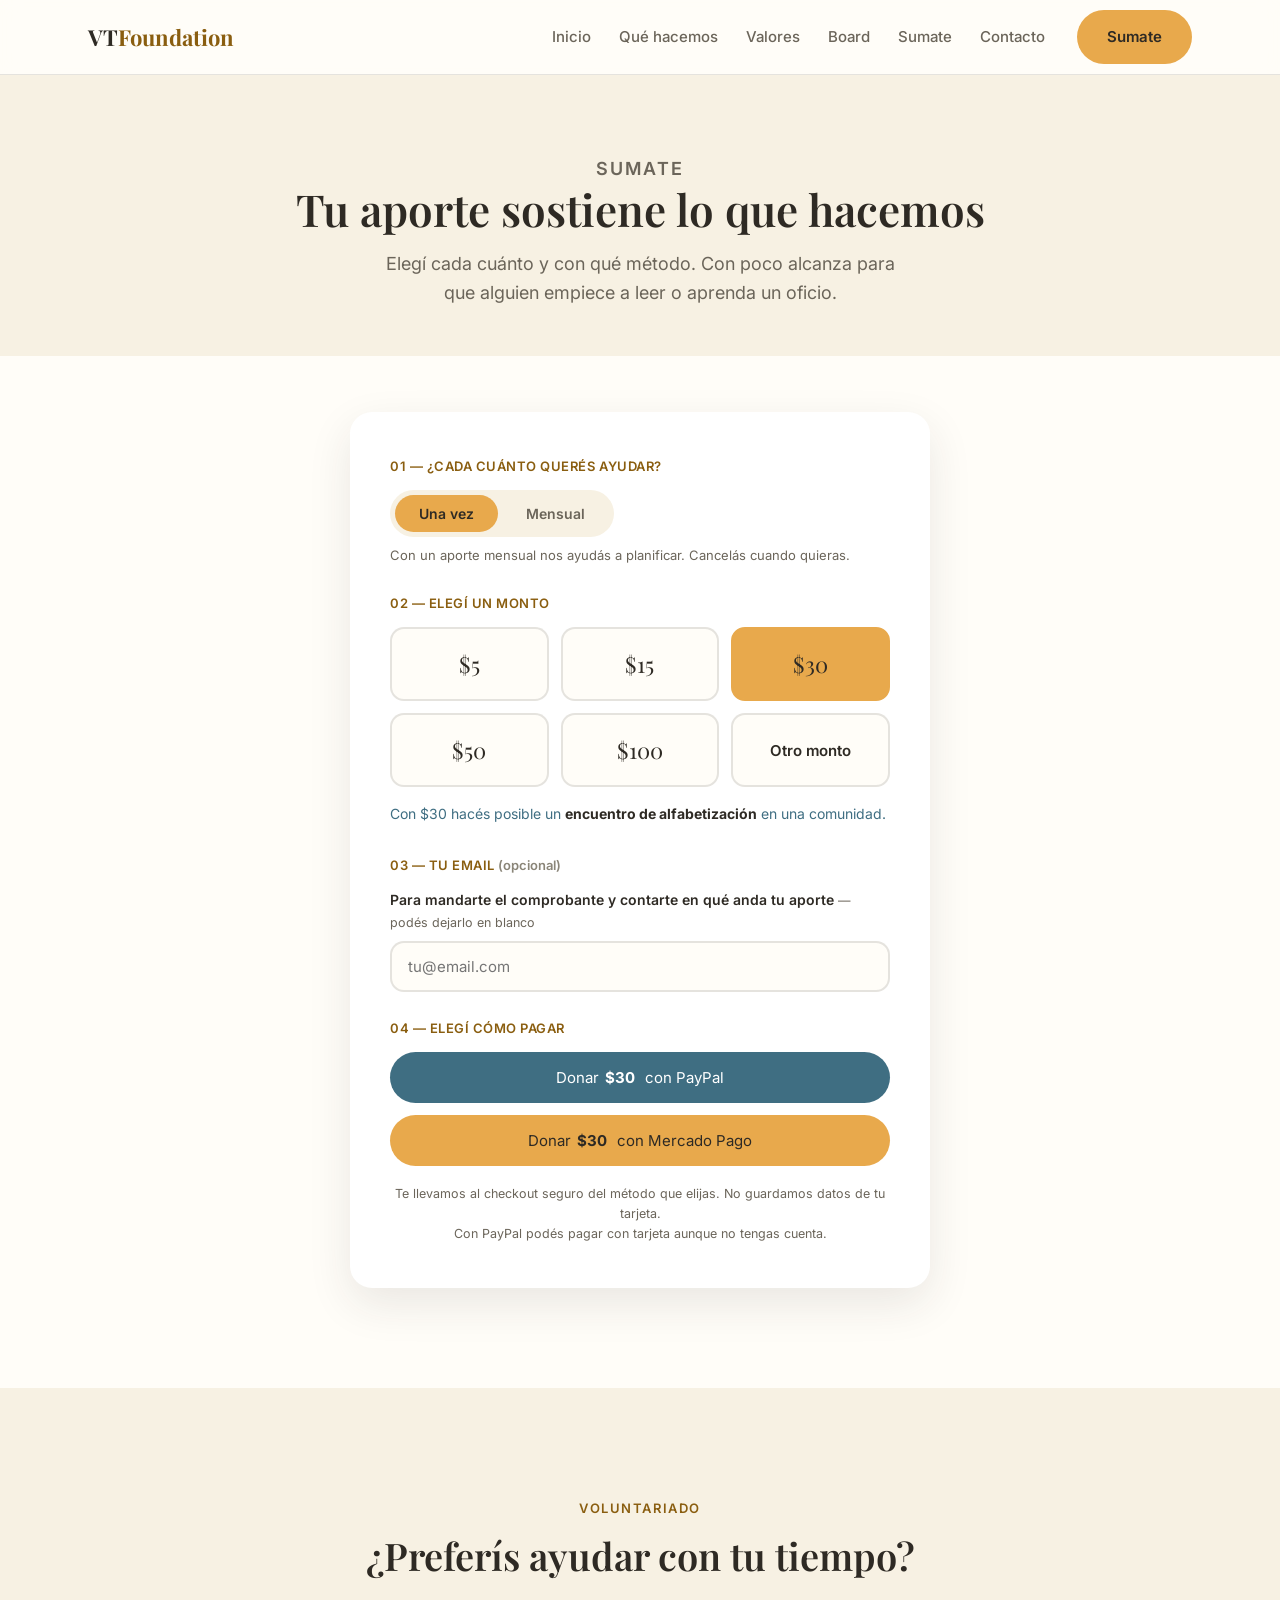
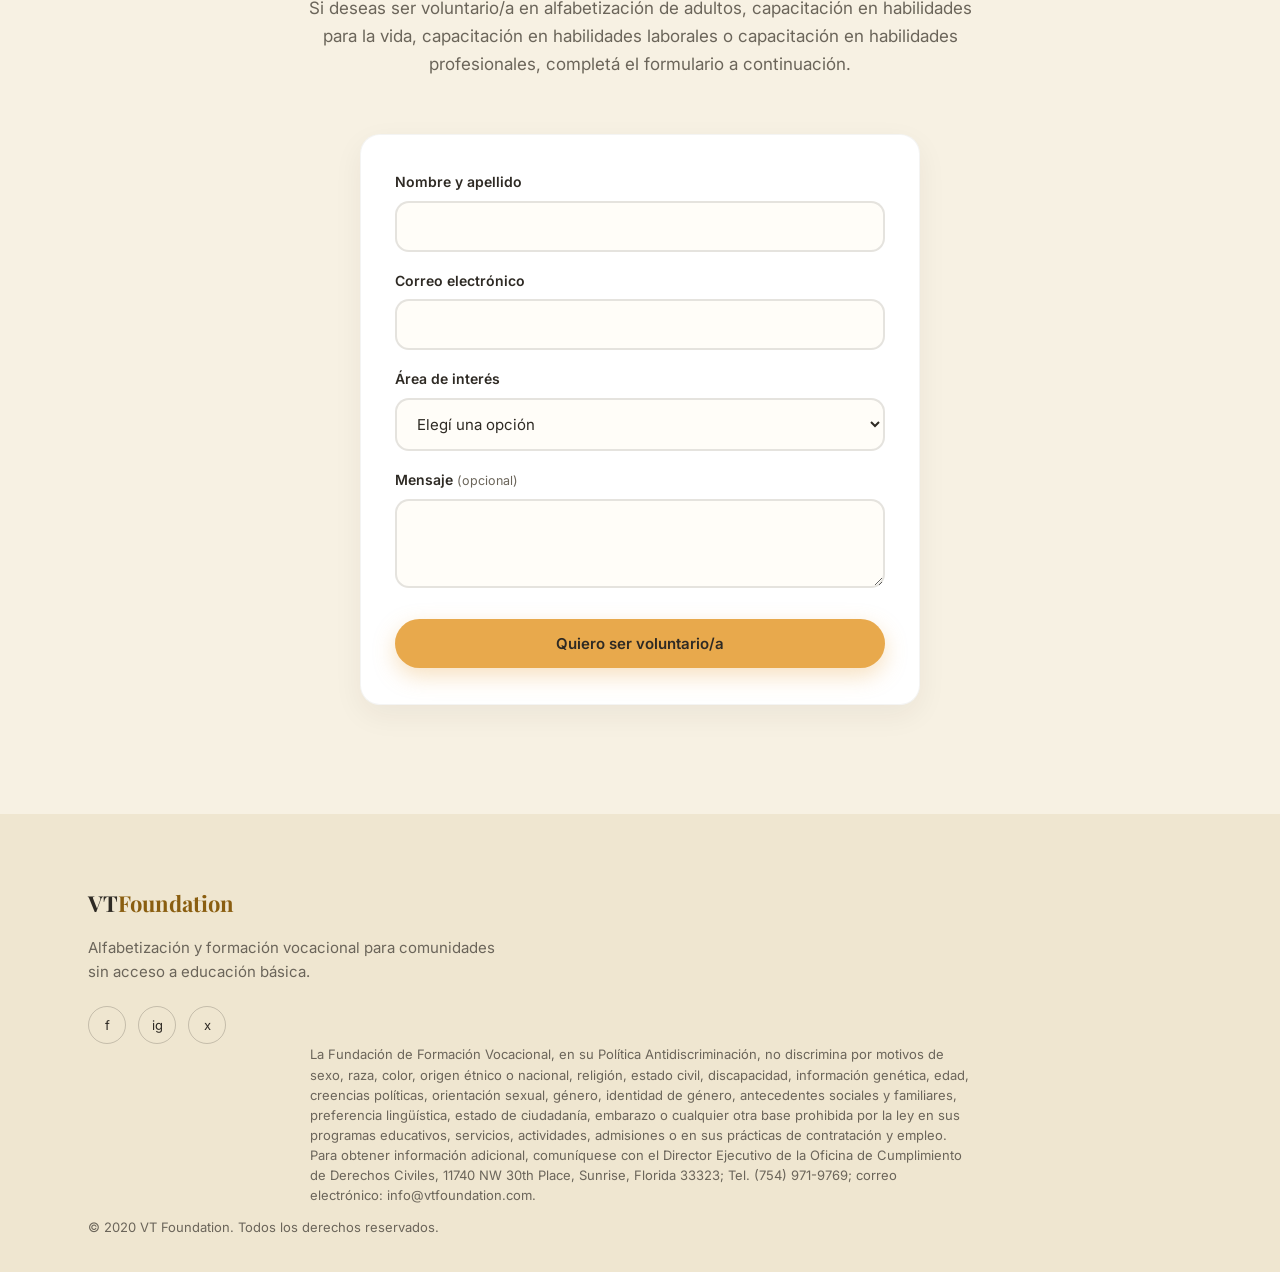
==== commit 51505c64: "formulario voluntariado incluido en donar" ====
--- a/donar.html
+++ b/donar.html
@@ -19,7 +19,7 @@
       <a href="index.html#que-hacemos">Qué hacemos</a>
       <a href="index.html#valores">Valores</a>
       <a href="index.html#board">Board</a>
-      <a href="index.html#testimonios">Testimonios</a>
+      <a href="index.html#sumate">Sumate</a>
       <a href="index.html#contacto">Contacto</a>
     </nav>
     <a href="donar.html" class="btn btn-donate">Sumate</a>
@@ -89,6 +89,46 @@
     </div>
   </section>
 
+  <!-- VOLUNTARIADO -->
+  <section class="section involve alt" id="voluntariado">
+    <div class="wrap">
+      <div class="section-head center" data-reveal>
+        <p class="eyebrow">voluntariado</p>
+        <h2>¿Preferís ayudar con tu tiempo?</h2>
+        <p class="section-lead">Si deseas ser voluntario/a en alfabetización de adultos, capacitación en habilidades para la vida, capacitación en habilidades laborales o capacitación en habilidades profesionales, completá el formulario a continuación.</p>
+      </div>
+
+      <div class="involve-card volunteer-single" data-reveal>
+        <form class="volunteer-form" id="volunteer-form" action="https://formspree.io/f/xpqvqelp" method="POST" novalidate>
+          <input type="hidden" name="_subject" value="Nuevo/a voluntario/a — VT Foundation">
+          <div class="field">
+            <label for="vol-name">Nombre y apellido</label>
+            <input type="text" id="vol-name" name="name" autocomplete="name" required>
+          </div>
+          <div class="field">
+            <label for="vol-email">Correo electrónico</label>
+            <input type="email" id="vol-email" name="email" autocomplete="email" required>
+          </div>
+          <div class="field">
+            <label for="vol-area">Área de interés</label>
+            <select id="vol-area" name="area" required>
+              <option value="" disabled selected>Elegí una opción</option>
+              <option>Alfabetización de adultos</option>
+              <option>Capacitación en habilidades para la vida</option>
+              <option>Capacitación en habilidades laborales</option>
+              <option>Capacitación en habilidades profesionales</option>
+            </select>
+          </div>
+          <div class="field">
+            <label for="vol-msg">Mensaje <span class="optional">(opcional)</span></label>
+            <textarea id="vol-msg" name="message" rows="3"></textarea>
+          </div>
+          <button type="submit" class="btn btn-primary">Quiero ser voluntario/a</button>
+        </form>
+      </div>
+    </div>
+  </section>
+
 </main>
 
 <footer class="site-footer">
@@ -111,5 +151,6 @@
 <script src="reveal.js"></script>
 <script src="impact.js"></script>
 <script src="donate.js"></script>
+<script src="newsletter.js"></script>
 </body>
 </html>
--- a/style.css
+++ b/style.css
@@ -166,6 +166,7 @@
   margin-bottom:34px;
 }
 .hero-actions{display:flex; gap:16px; flex-wrap:wrap;}
+.hero-media{position:relative;}
 .hero-media img{
   width:100%;
   border-radius:28px;
@@ -173,6 +174,31 @@
   aspect-ratio:4/5;
   object-fit:cover;
   display:block;
+}
+.hero-overlay{
+  position:absolute;
+  left:0; right:0; bottom:0;
+  padding:36px 32px 32px;
+  border-radius:0 0 28px 28px;
+  background:linear-gradient(to top, rgba(20,16,10,0.88) 0%, rgba(20,16,10,0.55) 55%, rgba(20,16,10,0) 100%);
+  color:#fff;
+  text-align:left;
+}
+.hero-overlay .eyebrow{color:var(--gold); margin-bottom:12px;}
+.hero-overlay-lead{
+  font-family:var(--serif);
+  font-size:30px;
+  line-height:1.15;
+  font-weight:600;
+  color:#fff;
+  margin-bottom:8px;
+}
+.hero-overlay-text{
+  font-size:16px;
+  line-height:1.55;
+  color:rgba(255,255,255,0.9);
+  margin-bottom:22px;
+  max-width:380px;
 }
 
 /* -------- 4 PILARES -------- */
@@ -395,71 +421,68 @@
 }
 .app-cta{text-align:center; margin-top:36px;}
 
-/* -------- HISTORIAS / TESTIMONIOS -------- */
-.story-featured{
+/* -------- SUMATE (voluntariado + donación) -------- */
+.app-callout{
+  max-width:820px;
+  margin:0 auto 56px;
+  background:linear-gradient(160deg, #FFF6E4 0%, #fff 100%);
+  border:1px solid rgba(46,42,36,0.06);
+  border-radius:24px;
+  padding:44px 44px 48px;
+  box-shadow:var(--shadow-md);
+  text-align:center;
+}
+.app-callout h3{font-size:26px; margin-bottom:16px;}
+.app-callout p{
+  font-size:16px;
+  color:var(--text-2);
+  line-height:1.65;
+  max-width:640px;
+  margin:0 auto 14px;
+}
+.app-callout-highlight{
+  font-family:var(--serif);
+  font-style:italic;
+  font-size:20px !important;
+  color:var(--gold-deep) !important;
+  margin:20px auto 26px !important;
+}
+
+.involve-grid{
   display:grid;
-  grid-template-columns:0.85fr 1.15fr;
-  gap:52px;
-  align-items:center;
-  margin-bottom:56px;
-}
-.story-photo img{
-  width:100%;
-  border-radius:24px;
-  box-shadow:var(--shadow-md);
-  aspect-ratio:4/5;
-  object-fit:cover;
-  display:block;
-}
-.story-quote blockquote{
-  font-family:var(--serif);
-  font-style:italic;
-  font-size:30px;
-  line-height:1.38;
-  color:var(--text);
+  grid-template-columns:1.15fr 0.85fr;
+  gap:26px;
+  align-items:start;
+  max-width:980px;
+  margin:0 auto;
+}
+.involve-card{
+  background:#fff;
+  border:1px solid rgba(46,42,36,0.05);
+  border-radius:20px;
+  padding:36px 34px;
+  box-shadow:var(--shadow-sm);
+}
+.involve-card h3{font-size:22px; margin-bottom:14px;}
+.involve-card > p{
+  font-size:15px;
+  color:var(--text-2);
+  line-height:1.65;
   margin-bottom:24px;
 }
-.story-quote blockquote::before{content:"“";}
-.story-quote blockquote::after{content:"”";}
-.story-quote figcaption{display:flex; flex-direction:column; gap:3px;}
-.story-name{font-weight:600; font-size:17px; color:var(--text);}
-.story-place{font-size:14px; color:var(--gold-deep);}
-
-.stories-grid{display:grid; grid-template-columns:1fr 1fr; gap:26px;}
-.story{
-  background:#fff;
-  border-radius:20px;
-  padding:30px 30px;
-  box-shadow:var(--shadow-sm);
-  display:flex;
-  flex-direction:column;
-  gap:18px;
-}
-.story blockquote{
-  font-family:var(--serif);
-  font-style:italic;
-  font-size:19px;
-  line-height:1.5;
-  color:var(--text);
-}
-.story blockquote::before{content:"“";}
-.story blockquote::after{content:"”";}
-.story figcaption{
-  display:flex; align-items:center; gap:12px;
-  border-top:1px solid var(--line);
-  padding-top:16px;
-}
-.story-avatar{
-  width:44px; height:44px;
-  border-radius:50%;
-  object-fit:cover;
-  flex-shrink:0;
-}
-
-/* -------- 5 PROGRAMAS (qué hacemos) -------- */
-.programs-grid{grid-template-columns:repeat(3,1fr);}
-
-/* -------- MISIÓN -------- */
+.involve-card a{color:var(--gold-deep); font-weight:600;}
+.involve-card a:hover{color:var(--text);}
+
+.volunteer-form .field{margin-bottom:18px;}
+.volunteer-form button{width:100%; margin-top:6px;}
+.volunteer-single{max-width:560px; margin:0 auto;}
+.volunteer-form button:disabled{opacity:.6; cursor:default;}
+.form-error{margin-top:14px; font-size:14px; color:#c0392b; line-height:1.5;}
+
+/* -------- PROGRAMAS (qué hace la Fundación VT) -------- */
+.programs-grid{grid-template-columns:repeat(2,1fr); gap:26px; max-width:920px; margin:0 auto;}
+
+/* -------- MISIÓN / LLAMADO CENTRAL -------- */
 .mission-inner{max-width:900px; margin:0 auto; text-align:center;}
 .mission-inner .eyebrow{margin-bottom:22px;}
 .mission-statement{
@@ -468,10 +491,34 @@
   line-height:1.45;
   color:var(--text);
 }
+.mission-lead{display:block; color:var(--gold-deep); margin-bottom:8px;}
+.mission-actions{margin-top:36px;}
 
 /* -------- VALORES / IDENTIDAD (sobrio, con aire) -------- */
-.values{padding:130px 0;}
-.values-inner{max-width:760px; margin:0 auto; text-align:center;}
+.values{
+  position:relative;
+  padding:130px 0;
+  overflow:hidden;
+  background:linear-gradient(165deg, #EAF4F9 0%, #D8EAF2 48%, #EAF3F8 100%);
+}
+.values.alt{background:linear-gradient(165deg, #EAF4F9 0%, #D8EAF2 48%, #EAF3F8 100%);}
+.values::before{
+  content:"";
+  position:absolute; inset:-50px;
+  background:url('https://images.unsplash.com/photo-1504608524841-42fe6f032b4b?auto=format&fit=crop&w=1600&q=80') center/cover no-repeat;
+  filter:blur(22px);
+  opacity:0.28;
+  z-index:0;
+  pointer-events:none;
+}
+.values::after{
+  content:"";
+  position:absolute; inset:0;
+  background:radial-gradient(ellipse at 50% 30%, rgba(255,255,255,0.55) 0%, rgba(216,234,242,0.15) 60%, rgba(216,234,242,0) 100%);
+  z-index:0;
+  pointer-events:none;
+}
+.values-inner{position:relative; z-index:1; max-width:760px; margin:0 auto; text-align:center;}
 .values-inner h2{margin-bottom:38px;}
 .values-list{
   list-style:none;
@@ -507,20 +554,26 @@
   text-align:center;
 }
 .board-avatar{
-  width:82px; height:82px;
+  width:104px; height:104px;
   border-radius:50%;
   margin:0 auto 20px;
   display:flex; align-items:center; justify-content:center;
   background:var(--bg-2);
   border:1px solid var(--line);
+  overflow:hidden;
 }
 .board-avatar svg{
-  width:40px; height:40px;
+  width:46px; height:46px;
   fill:none;
   stroke:var(--blue);
   stroke-width:1.5;
   stroke-linecap:round;
   stroke-linejoin:round;
+}
+img.board-avatar{
+  object-fit:cover;
+  object-position:center 20%;
+  background:none;
 }
 .board-member h4{font-size:18px; margin-bottom:6px;}
 .board-role{
@@ -641,13 +694,91 @@
   font-size:13px;
   color:var(--text);
 }
+.social-row a svg{width:16px; height:16px; fill:currentColor;}
 .social-row a:hover{background:var(--gold); border-color:var(--gold); color:var(--text);}
+
+/* -------- CONTACTO -------- */
+.contact-grid{
+  display:grid;
+  grid-template-columns:repeat(3,1fr);
+  gap:26px;
+  max-width:980px;
+  margin:0 auto;
+}
+.contact-card{
+  background:#fff;
+  border:1px solid rgba(46,42,36,0.05);
+  border-radius:20px;
+  padding:38px 30px;
+  box-shadow:var(--shadow-sm);
+  text-align:center;
+  transition:transform .2s ease, box-shadow .2s ease;
+}
+.contact-card:hover{transform:translateY(-4px); box-shadow:var(--shadow-md);}
+.contact-icon{
+  display:inline-flex; align-items:center; justify-content:center;
+  width:58px; height:58px;
+  border-radius:50%;
+  background:var(--bg-2);
+  color:var(--blue);
+  margin-bottom:20px;
+}
+.contact-icon svg{
+  width:26px; height:26px;
+  fill:none;
+  stroke:currentColor;
+  stroke-width:1.6;
+  stroke-linecap:round;
+  stroke-linejoin:round;
+}
+.contact-card h3{
+  font-family:var(--sans);
+  font-size:13px;
+  font-weight:600;
+  letter-spacing:0.08em;
+  text-transform:uppercase;
+  color:var(--gold-deep);
+  margin-bottom:12px;
+}
+.contact-card p{font-size:16px; color:var(--text); line-height:1.6;}
+.contact-card p a{color:var(--text); font-weight:600;}
+.contact-card p a:hover{color:var(--gold-deep);}
+.contact-note{font-size:14px !important; color:var(--text-2) !important; font-weight:400; margin-top:8px;}
+.contact-social{
+  display:flex; justify-content:center; gap:22px;
+  margin-top:56px;
+}
+.contact-social a{
+  width:68px; height:68px;
+  border-radius:50%;
+  display:flex; align-items:center; justify-content:center;
+  background:#fff;
+  border:1px solid rgba(46,42,36,0.1);
+  box-shadow:var(--shadow-sm);
+  transition:transform .22s ease, box-shadow .22s ease, background .22s ease, color .22s ease;
+}
+.contact-social a svg{width:30px; height:30px; fill:currentColor;}
+.contact-social a:hover{transform:translateY(-4px); box-shadow:var(--shadow-md); color:#fff;}
+
+/* colores de marca en reposo */
+.contact-social a[aria-label="Facebook"]{color:#1877F2;}
+.contact-social a[aria-label="X (Twitter)"]{color:#000;}
+.contact-social a[aria-label="Instagram"]{color:#E4405F;}
+
+/* fondo de marca al pasar el mouse */
+.contact-social a[aria-label="Facebook"]:hover{background:#1877F2; border-color:#1877F2;}
+.contact-social a[aria-label="X (Twitter)"]:hover{background:#000; border-color:#000;}
+.contact-social a[aria-label="Instagram"]:hover{
+  background:linear-gradient(45deg,#f09433 0%,#e6683c 25%,#dc2743 50%,#cc2366 75%,#bc1888 100%);
+  border-color:transparent;
+}
 .footer-bottom{
   margin-top:48px;
   padding-top:26px;
   border-top:1px solid var(--line);
-}
-.legal{font-size:13px; color:var(--text-2); max-width:660px; margin:0 0 12px; line-height:1.55;}
+  text-align:center;
+}
+.legal{font-size:13px; color:var(--text-2); max-width:660px; margin:0 auto 12px; line-height:1.55;}
 .copyright{font-size:13px; color:var(--text-2);}
 
 /* ============ PÁGINA DE DONACIÓN ============ */
@@ -763,7 +894,10 @@
 .field{margin-bottom:26px;}
 .field label{display:block; font-size:14px; font-weight:600; color:var(--text); margin-bottom:8px;}
 .field .optional{font-weight:400; color:var(--text-2); font-size:12.5px;}
-.field input[type="email"]{
+.field input[type="email"],
+.field input[type="text"],
+.field select,
+.field textarea{
   width:100%;
   font-family:var(--sans);
   font-size:15px;
@@ -773,7 +907,11 @@
   background:var(--bg);
   color:var(--text);
 }
-.field input[type="email"]:focus{outline:none; border-color:var(--gold);}
+.field textarea{resize:vertical; min-height:88px;}
+.field input[type="email"]:focus,
+.field input[type="text"]:focus,
+.field select:focus,
+.field textarea:focus{outline:none; border-color:var(--gold);}
 
 /* métodos de pago */
 .pay-methods{display:grid; gap:12px;}
@@ -852,9 +990,7 @@
   .card-grid{grid-template-columns:repeat(2,1fr);}
   .stats-grid{grid-template-columns:repeat(2,1fr); gap:40px 24px;}
   .footer-grid{grid-template-columns:1fr 1fr;}
-  .story-featured{grid-template-columns:1fr; gap:28px;}
-  .story-photo img{aspect-ratio:16/10; max-height:360px;}
-  .story-quote blockquote{font-size:25px;}
+  .involve-grid{grid-template-columns:1fr; gap:22px;}
 }
 
 @media (max-width:640px){
@@ -874,12 +1010,12 @@
   .section h2{font-size:30px;}
   .card-grid{grid-template-columns:1fr;}
   .stats-grid{grid-template-columns:1fr 1fr;}
-  .stories-grid{grid-template-columns:1fr;}
+  .app-callout{padding:32px 24px 34px;}
   .about-grid{grid-template-columns:1fr; gap:32px; margin-bottom:48px;}
   .board-grid{grid-template-columns:1fr;}
+  .contact-grid{grid-template-columns:1fr;}
   .footer-grid{grid-template-columns:1fr; gap:32px;}
   .app-panel{padding:30px 22px;}
-  .story-quote blockquote{font-size:22px;}
   .mission-statement{font-size:24px;}
   .values{padding:80px 0;}
   .values-list{gap:6px; flex-direction:column;}
